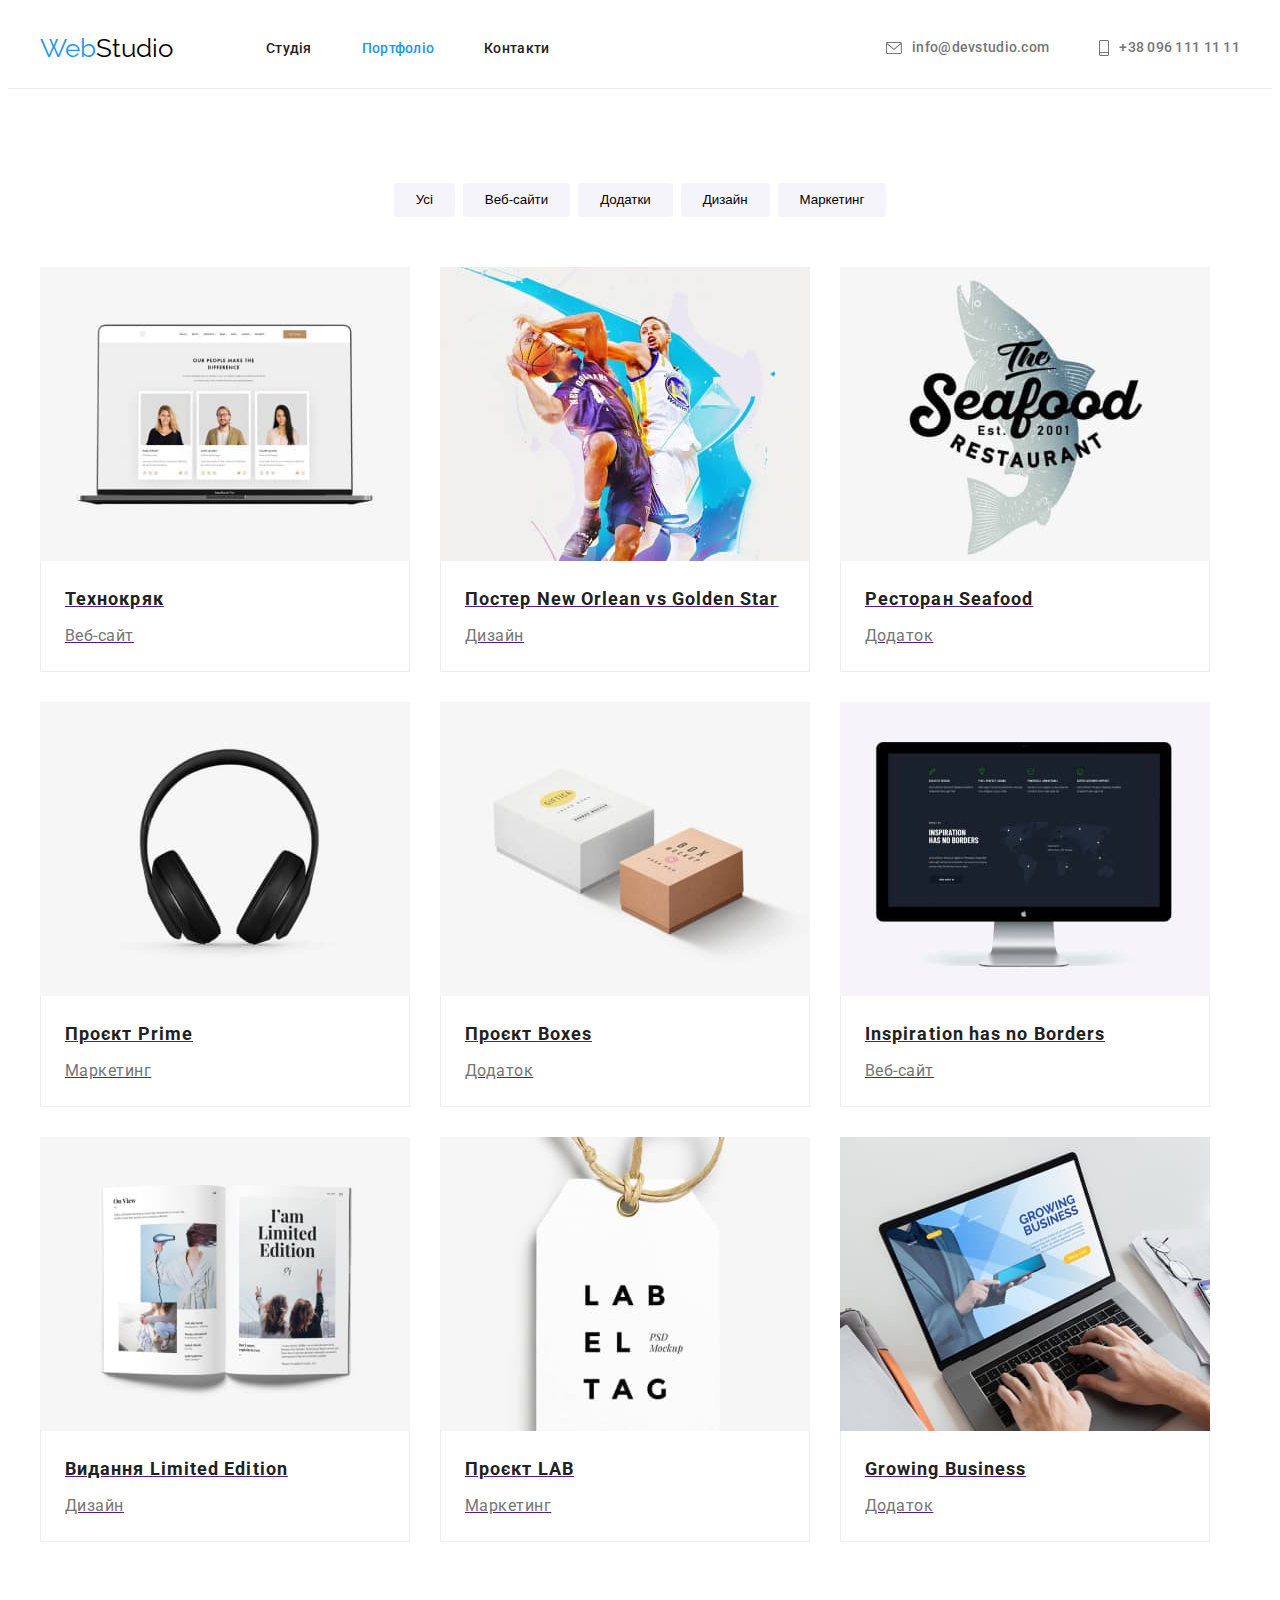
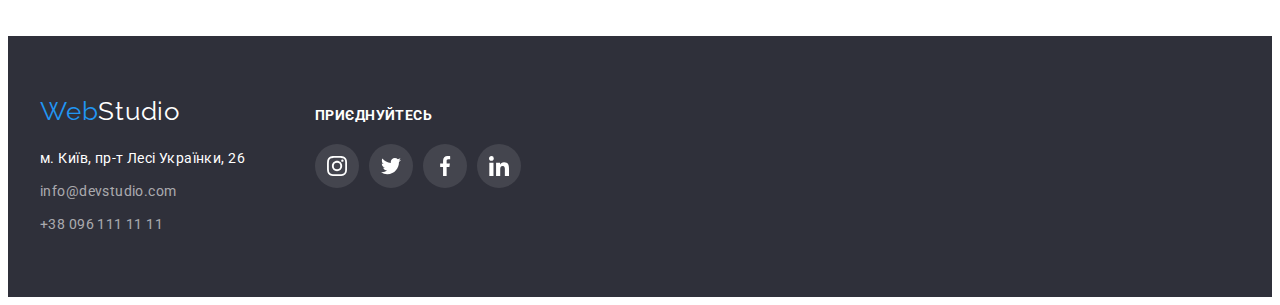
==== portfolio.html @ 50127967 "Clone rep" ====
<!DOCTYPE html>
<html lang="en">
  <head>
    <meta charset="UTF-8" />
    <meta http-equiv="X-UA-Compatible" content="IE=edge" />
    <meta name="viewport" content="width=device-width, initial-scale=1.0" />
    <title>WebStudio</title>
    <link rel="preconnect" href="https://fonts.googleapis.com" />
    <link rel="preconnect" href="https://fonts.gstatic.com" crossorigin />
    <link
      href="https://fonts.googleapis.com/css2?family=Raleway:wght@700&family=Roboto:wght@400;500;700;900&display=swap"
      rel="stylesheet"
    />
    <link
      rel="stylesheet"
      href="https://cdnjs.cloudflare.com/ajax/libs/modern-normalize/1.1.0/modern-normalize.min.css"
      integrity="sha512-wpPYUAdjBVSE4KJnH1VR1HeZfpl1ub8YT/NKx4PuQ5NmX2tKuGu6U/JRp5y+Y8XG2tV+wKQpNHVUX03MfMFn9Q=="
      crossorigin="anonymous"
      referrerpolicy="no-referrer"
    />
    <link rel="stylesheet" href="./css/styles.css" />
  </head>
  <!-- Шапка сайта -->
  <body class="site-body">
    <header class="header">
      <div class="container header-container">
        <nav class="header-nav">
          <a href="./index.html" class="header-logo link">
            <span class="logo-style">Web</span>Studio</a
          >
          <ul class="site-nav list">
            <li class="item">
              <a href="./index.html" class="nav-link link">Студія</a>
            </li>
            <li class="item">
              <a href="./portfolio.html" class="nav-link link current"
                >Портфоліо</a
              >
            </li>
            <li class="item"><a href="#" class="nav-link link">Контакти</a></li>
          </ul>
        </nav>
        <ul class="auth-nav list">
          <li class="item">
            <a href="mailto:info@devstudio.com" class="contacts-link link">
              <svg class="icon" width="16" height="12">
                <use href="./images/icons.svg#icon-envelope"></use>
              </svg>info@devstudio.com</a>
          </li>
          <li class="item">
            <a href="tel:+380961111111" class="contacts-link link">
              <svg class="icon" width="10" height="16">
                <use href="./images/icons.svg#icon-smartphone"></use>
              </svg>+38 096 111 11 11</a>
          </li>
        </ul>
      </div>
    </header>
    <!-- Проекты компании -->
    <main>
      <section class="projects-company">
        <div class="container">
          <h1 class="visually-hidden" hidden>Проекти компанії</h1>
          <ul class="projects-list list">
            <li><button type="button" class="btn-projects">Усі</button></li>
            <li>
              <button type="button" class="btn-projects">Веб-сайти</button>
            </li>
            <li><button type="button" class="btn-projects">Додатки</button></li>
            <li><button type="button" class="btn-projects">Дизайн</button></li>
            <li>
              <button type="button" class="btn-projects">Маркетинг</button>
            </li>
          </ul>
          <ul class="team-projects list">
            <li class="team-work">
              <a href="" class="list-work-link">
                <img
                  class="team-image"
                  src="./images/img-9.jpg"
                  alt="Технокряк"
                  height="294"
                  width="370"
                />
                <div class="team-container">
                  <h2 class="team-title">Технокряк</h2>
                  <p class="team-category">Веб-сайт</p>
                </div>
              </a>
            </li>
            <li class="team-work">
              <a href="" class="list-work-link">
                <img
                  class="team-image"
                  src="./images/img-10.jpg"
                  alt="Постер New Orlean vs Golden Star"
                  height="294"
                  width="370"
                />
                <div class="team-container">
                  <h2 class="team-title">Постер New Orlean vs Golden Star</h2>
                  <p class="team-category">Дизайн</p>
                </div>
              </a>
            </li>
            <li class="team-work">
              <a href="" class="list-work-link">
                <img
                  class="team-image"
                  src="./images/img-11.jpg"
                  alt="Ресторан Seafood"
                  height="294"
                  width="370"
                />
                <div class="team-container">
                  <h2 class="team-title">Ресторан Seafood</h2>
                  <p class="team-category">Додаток</p>
                </div>
              </a>
            </li>
            <li class="team-work">
              <a href="" class="list-work-link">
                <img
                  class="team-image"
                  src="./images/img-12.jpg"
                  alt="Проєкт Prime"
                  height="294"
                  width="370"
                />
                <div class="team-container">
                  <h2 class="team-title">Проєкт Prime</h2>
                  <p class="team-category">Маркетинг</p>
                </div>
              </a>
            </li>
            <li class="team-work">
              <a href="" class="list-work-link">
                <img
                  class="team-image"
                  src="./images/img-13.jpg"
                  alt="Проєкт Boxes"
                  height="294"
                  width="370"
                />
                <div class="team-container">
                  <h2 class="team-title">Проєкт Boxes</h2>
                  <p class="team-category">Додаток</p>
                </div>
              </a>
            </li>
            <li class="team-work">
              <a href="" class="list-work-link">
                <img
                  class="team-image"
                  src="./images/img-14.jpg"
                  alt="Inspiration has no Borders"
                  height="294"
                  width="370"
                />
                <div class="team-container">
                  <h2 class="team-title">Inspiration has no Borders</h2>
                  <p class="team-category">Веб-сайт</p>
                </div>
              </a>
            </li>
            <li class="team-work">
              <a href="" class="list-work-link">
                <img
                  class="team-image"
                  src="./images/img-15.jpg"
                  alt="Видання Limited Edition"
                  height="294"
                  width="370"
                />
                <div class="team-container">
                  <h2 class="team-title">Видання Limited Edition</h2>
                  <p class="team-category">Дизайн</p>
                </div>
              </a>
            </li>
            <li class="team-work">
              <a href="" class="list-work-link">
                <img
                  class="team-image"
                  src="./images/img-16.jpg"
                  alt="Проєкт LAB"
                  height="294"
                  width="370"
                />
                <div class="team-container">
                  <h2 class="team-title">Проєкт LAB</h2>
                  <p class="team-category">Маркетинг</p>
                </div>
              </a>
            </li>
            <li class="team-work">
              <a href="" class="list-work-link">
                <img
                  class="team-image"
                  src="./images/img-17.jpg"
                  alt="Growing Business"
                  height="294"
                  width="370"
                />
                <div class="team-container">
                  <h2 class="team-title">Growing Business</h2>
                  <p class="team-category">Додаток</p>
                </div>
              </a>
            </li>
          </ul>
        </div>
      </section>
    </main>
    <!-- Футер -->
    <footer class="basement">
      <div class="container container-basement">
        <div class="basement-logo-contact">
          <div class="logo-footer">
            <a href="./index.html" class="basement-logo link">
              <span class="logo-style">Web</span>Studio</a>
          </div>
          <address class="basement-link">
            <ul class="basement-list">
              <li class="adress-list list">
                <a href="https://www.google.com/maps/place/ул.+Леси+Украинки,+26,+Киев,+Украина,+02000/@50.5190802,30.4363249,17z/data=!3m1!4b1!4m5!3m4!1s0x40d4d29b9e369069:0xff64663a5fd75cd5!8m2!3d50.5190802!4d30.4385136"
                  class="google-link link">м. Київ, пр-т Лесі Українки, 26</a>
              </li>
              <li class="adress-list list">
                <a href="mailto:info@devstudio.com" class="basement-contacts link">info@devstudio.com</a>
              </li>
              <li class="adress-list list">
                <a href="tel:+380961111111" class="basement-contacts link">+38 096 111 11 11</a>
              </li>
            </ul>
          </address>
        </div>
        <div class="join-footer">
          <p class="join-title">ПРИЄДНУЙТЕСЬ</p>
          <ul class="join-icons list">
            <li class="join-icons-item"><a href="" class="join-icons-link link">
                <svg class="join-icons-icon" width="20" height="20">
                  <use href="./images/icons.svg#icon-instagram"></use>
                </svg>
              </a>
            </li>
            <li class="join-icons-item"><a href="" class="join-icons-link link">
                <svg class="join-icons-icon" width="20" height="20">
                  <use href="./images/icons.svg#icon-twitter"></use>
                </svg>
              </a>
            </li>
            </li>
            <li class="join-icons-item"><a href="" class="join-icons-link link">
                <svg class="join-icons-icon" width="20" height="20">
                  <use href="./images/icons.svg#icon-facebook"></use>
                </svg>
              </a>
            </li>
            </li>
            <li class="join-icons-item"><a href="" class="join-icons-link link">
                <svg class="join-icons-icon" width="20" height="20">
                  <use href="./images/icons.svg#icon-linkedin"></use>
                </svg>
              </a>
            </li>
            </li>
          </ul>
        </div>
      </div>
    </footer>
  </body>
</html>
---- css/styles.css ----
:root {
  --primary-color: #212121;
  --secondary-color: #757575;
  --accent-color: #2196f3;
  --logo-color: #000000;
  --header-color: #ffffff;
  --background-color: #f5f4fa;
  --basement-color: #2f303a;
}

h1,
h2,
h3,
h4,
h5,
h6,
p {
  margin: 0;
}

ul {
  list-style: none;
  margin: 0;
  padding: 0;
}

button {
  cursor: pointer;
}

address {
  font-style: normal;
}

body {
  font-family: Roboto, sans-serif;
  font-size: 14px;
}

.list {
  list-style: none;
}

.link {
  text-decoration: none;
}

.visually-hidden {
  position: absolute;
  width: 1px;
  height: 1px;
  margin: -1px;
  border: 0;
  padding: 0;
  white-space: nowrap;
  clip-path: inset(100%);
  clip: rect(0 0 0 0);
  overflow: hidden;
}

.container {
  width: 1200px;
  padding-left: 15px;
  padding-right: 15px;
  margin-right: auto;
  margin-left: auto;
}

img {
  display: block;
  max-width: 100%;
  height: auto;
}

/* Шапка сайта */

.header-nav {
  display: flex;
  align-items: center;
  margin-right: auto;
}

.header-container {
  display: flex;
  align-items: center;
}

.header {
  background-color: var(--header-color);
}

.header-logo {
  font-family: "Raleway";
  font-size: 26px;
  line-height: 1.19;
  color: var(--logo-color);
  margin-right: 93px;
  padding-top: 24px;
  padding-bottom: 24px;
}

.logo-style {
  color: var(--accent-color);
}

.nav-link {
  font-weight: 500;
  font-size: 14px;
  line-height: 1.14;
  letter-spacing: 0.02em;
  color: var(--primary-color);
  padding-top: 32px;
  padding-bottom: 32px;
}

.site-nav .nav-link:hover,
.site-nav .nav-link:focus,
.site-nav .nav-link.current {
  color: var(--accent-color);
}

.contacts-link {
  font-weight: 500;
  font-size: 14px;
  line-height: 1.14;
  letter-spacing: 0.02em;
  color: var(--secondary-color);
  padding-top: 32px;
  padding-bottom: 32px;
  display: flex;
  align-items: center;
}

.site-nav {
  display: flex;
  gap: 50px;
}

.auth-nav {
  display: flex;
  gap: 50px;
}

.auth-nav .contacts-link:hover,
.auth-nav .contacts-link:focus {
  color: var(--accent-color);
}

.icon {
  margin-right: 10px;
  fill: currentColor;
}



/* Герой */

.hero {
  background-image: linear-gradient(
      rgba(47, 48, 58, 0.4),
      rgba(47, 48, 58, 0.4)
    ),
    url(../images/Img.jpg);
  padding: 200px 0;
  max-width: 1600px;
  height: 600px;
  text-align: center;
  background-repeat: no-repeat;
  background-size: cover;
  margin: 0 auto;
}

.hero-title {
  font-weight: 900;
  font-size: 44px;
  line-height: 1.36;
  letter-spacing: 0.06em;
  text-transform: uppercase;
  color: #ffffff;
  margin-top: 0;
  margin-bottom: 30px;
  margin-left: auto;
  margin-right: auto;
  text-align: center;
}

.hero-btn {
  display: block;
  background: var(--accent-color);
  box-shadow: 0px 4px 4px rgba(0, 0, 0, 0.15);
  border-radius: 4px;
  font-family: inherit;
  font-size: 16px;
  line-height: 1.88;
  align-items: center;
  letter-spacing: 0.06em;
  color: #ffffff;
  margin: 0 auto;
  padding: 10px 32px;
  border: none;
}

.hero-btn:active {
  background-color: #188CE8;
}

/* Преимущества */

.advantages-list {
  display: flex;
  gap: 30px;
}

.advantages-title {
  font-size: 14px;
  line-height: 1.14;
  letter-spacing: 0.03em;
  text-transform: uppercase;
  color: var(--primary-color);
  margin-bottom: 20px;
  width: 270px;
}

.advantages-text {
  line-height: 1.71;
  letter-spacing: 0.03em;
  color: var(--secondary-color);
}

.advantages {
  padding-top: 94px;
  padding-bottom: 94px;
}

.advantages-bg {
  display: flex;
  align-items: center;
  justify-content: center;
  width: 270px;
  height: 120px;
  border-radius: 4px;
  background: #f5f4fa;
  margin-bottom: 30px;
}

/* Виды работ */

.works-list {
  display: flex;
  gap: 30px;
}

.works-title {
  font-size: 36px;
  line-height: 1.16;
  text-align: center;
  letter-spacing: 0.03em;
  color: var(--primary-color);
  margin-bottom: 50px;
}

.works {
  padding-bottom: 94px;
}

/* Команда */

.command {
  background-color: var(--background-color);
  padding-top: 94px;
  padding-bottom: 94px;
}

.command-title {
  font-size: 36px;
  line-height: 1.16;
  text-align: center;
  letter-spacing: 0.03em;
  color: var(--primary-color);
  margin-bottom: 50px;
}

.command-people {
  font-weight: 500;
  font-size: 16px;
  line-height: 1.18;
  text-align: center;
  letter-spacing: 0.03em;
  color: var(--primary-color);
  margin-top: 30px;
  margin-bottom: 10px;
}

.command-position {
  font-size: 16px;
  line-height: 1.18;
  text-align: center;
  letter-spacing: 0.03em;
  color: var(--secondary-color);
  margin-bottom: 16px;
}

.command-list {
  display: flex;
  gap: 30px;
}

.command-item {
  background-color: #ffffff;
  width: 270px;
  box-shadow: 0px 1px 3px rgba(0, 0, 0, 0.12), 0px 1px 1px rgba(0, 0, 0, 0.14),
    0px 2px 1px rgba(0, 0, 0, 0.2);
  border-radius: 0px 0px 4px 4px;
}

.command-icons {
  display: flex;
  justify-content: center;
  gap: 10px;
  margin-bottom: 30px;
}

.command-icons-item {
  width: 44px;
  height: 44px;
}

.command-icons-link {
  width: 100%;
  height: 100%;
  border-radius: 50%;
  display: flex;
  align-items: center;
  justify-content: center;
  background-color: #ffffff;
}

.command-icons-icon {
  fill: #afb1b8;
}

.command-icons-icon:hover {
  fill: #ffffff;
}

.command-icons-link:hover {
  background-color: var(--accent-color);
}

.command-icons-link:hover .command-icons-icon {
  fill: #ffffff;
}

/* Постоянные клиенты */

.regular {
  padding-top: 94px;
  padding-bottom: 94px;
}

.regular-title {
  font-size: 36px;
  line-height: 1.16;
  text-align: center;
  letter-spacing: 0.03em;
  color: var(--primary-color);
  margin-bottom: 50px;
}

.regular-list {
  display: flex;
  justify-content: center;
  gap: 30px;
}

.regular-item {
  width: 170px;
  height: 92px;
  border-radius: 4px;
  border: 1px solid #AFB1B8;
}

.regular-link {
  width: 100%;
  height: 100%;
  display: flex;
  align-items: center;
  justify-content: center;
}

.regular-icons-sprite {
  fill: #afb1b8;
}

.regular-link:hover {
  border-radius: 4px;
  border: 1px solid var(--accent-color);
}

.regular-icons-sprite:hover {
  fill: var(--accent-color);
}

.regular-link:hover .regular-icons-sprite {
  border-radius: 4px;
  fill: var(--accent-color);
}

/* Футер */

.logo-footer {
  margin-bottom: 20px;
}

.adress-list {
  margin-top: 9px;
}

.basement {
  background-color: var(--basement-color);
}

.basement-logo-contact {
  padding-top: 60px;
  padding-bottom: 60px;
  margin-right: 70px;
}

.basement-logo {
  font-family: "Raleway";
  font-size: 26px;
  line-height: 1.19;
  letter-spacing: 0.03em;
  color: #ffffff;
}

.logo-style {
  color: var(--accent-color);
}

.google-link {
  font-style: normal;
  line-height: 1.71;
  letter-spacing: 0.03em;
  color: #ffffff;
}

.basement-contacts {
  font-style: normal;
  line-height: 1.71;
  letter-spacing: 0.03em;
  color: rgba(255, 255, 255, 0.6);
}

.basement-contacts:hover,
.basement-contacts:focus {
  color: var(--accent-color);
}

.container-basement {
  display: flex;
}

.join-footer {
  padding-top: 72px;
  padding-bottom: 100px;
}

.join-title {
  font-weight: 700;
  font-size: 14px;
  line-height: 1.14;
  letter-spacing: 0.03em;
  color: #ffffff;
  margin-bottom: 20px;
}

.join-icons {
  display: flex;
  justify-content: center;
  gap: 10px;
}

.join-icons-item {
  width: 44px;
  height: 44px;
}

.join-icons-link {
  width: 100%;
  height: 100%;
  border-radius: 50%;
  display: flex;
  align-items: center;
  justify-content: center;
  background-color: rgba(255, 255, 255, 0.1)
}

.join-icons-icon {
  fill: #ffffff;
}

.join-icons-link:hover {
  background-color: var(--accent-color);
}

.join-icons-link:hover .command-icons-icon {
  fill: #ffffff;
}

/* ------Portfolio.html------ */

.projects-company {
  border-top: 1px solid #eeeeee;
  padding-top: 94px;
  padding-bottom: 94px;
}

.projects-list {
  font-weight: 500;
  font-size: 16px;
  line-height: 1.62;
  letter-spacing: 0.03em;
  justify-content: center;
  color: var(--primary-color);
  display: flex;
  gap: 8px;
  margin-bottom: 50px;
}

.btn-projects {
  cursor: pointer;
  background-color: var(--background-color);
  padding: 6px 22px;
  border-radius: 4px;
  border: none;
  font-style: normal;
  font-weight: 500;
  line-height: 1.62;
}

.btn-projects:hover,
.btn-projects:focus {
  background-color: var(--accent-color);
  color: #ffffff;
  box-shadow: 0px 3px 1px rgba(0, 0, 0, 0.1), 0px 1px 2px rgba(0, 0, 0, 0.08),
    0px 2px 2px rgba(0, 0, 0, 0.12);
}

.team-title {
  font-size: 18px;
  line-height: 2;
  letter-spacing: 0.06em;
  color: var(--primary-color);
  margin-bottom: 4px;
}

.team-image {
  background-color: #ffffff;
}

.team-category {
  font-size: 16px;
  line-height: 1.88;
  letter-spacing: 0.03em;
  color: var(--secondary-color);
}

.team-projects {
  max-width: 1170px;
  display: flex;
  flex-wrap: wrap;
  gap: 30px;
}

.team-container {
  padding: 20px 24px;
  border-right: 1px solid #eeeeee;
  border-left: 1px solid #eeeeee;
  border-bottom: 1px solid #eeeeee;
}

.list-work-link {
  display: block;
}

.list-work-link:hover,
.list-work-link:focus {
  box-shadow: 0px 1px 1px rgba(0, 0, 0, 0.12), 0px 4px 4px rgba(0, 0, 0, 0.06),
    1px 4px 6px rgba(0, 0, 0, 0.16);
}
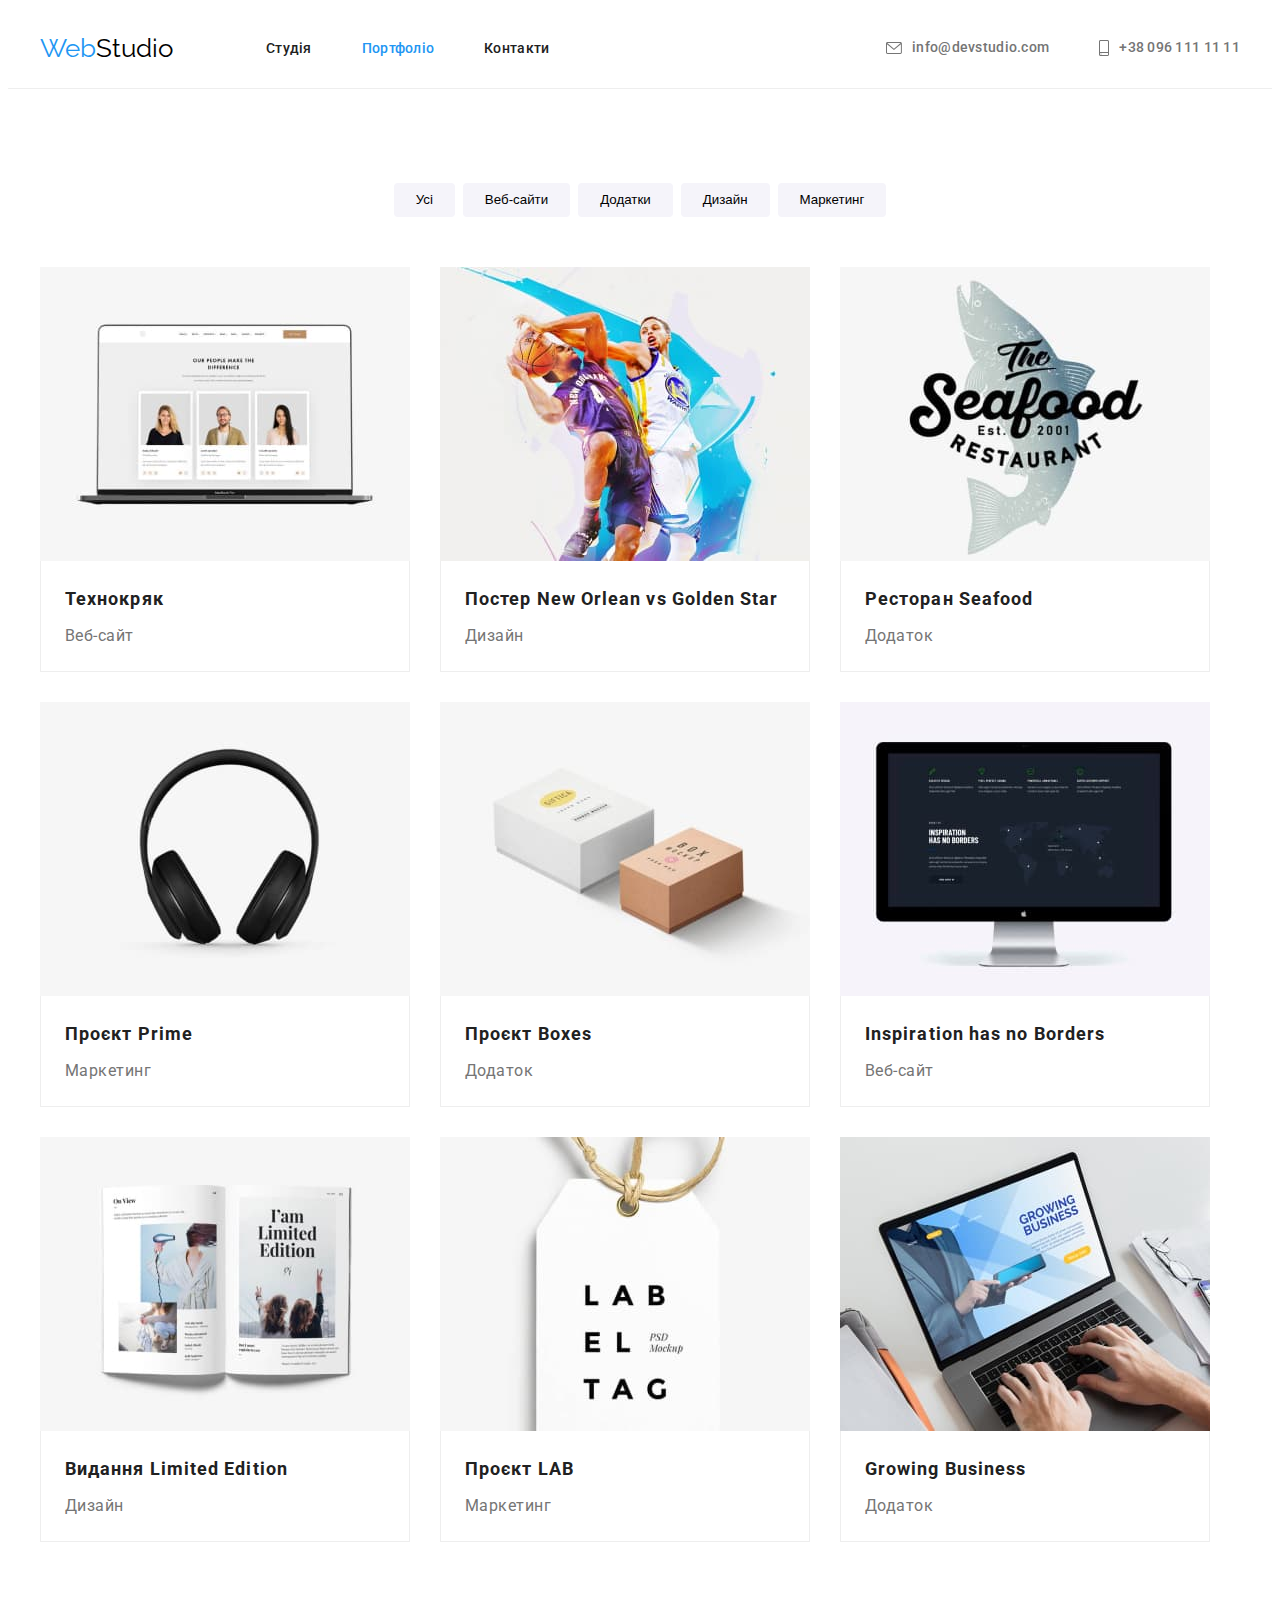
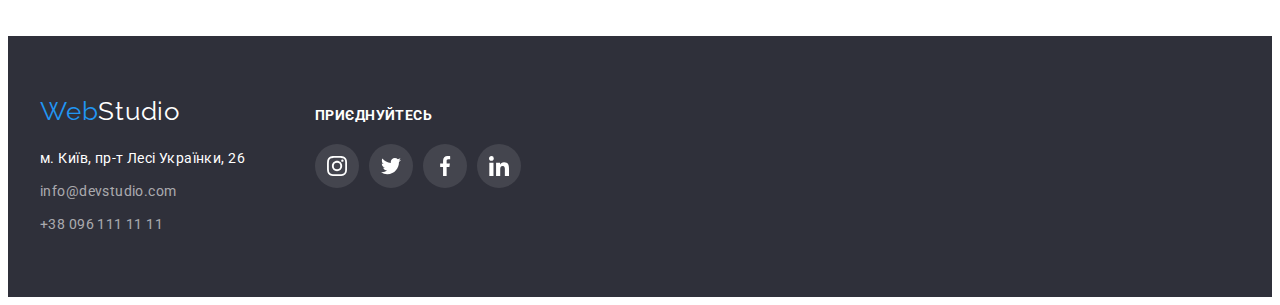
==== commit 332baef0: "Update blind" ====
--- a/portfolio.html
+++ b/portfolio.html
@@ -18,6 +18,8 @@
       crossorigin="anonymous"
       referrerpolicy="no-referrer"
     />
+    <link href="https://unpkg.com/aos@2.3.1/dist/aos.css" rel="stylesheet">
+    <link rel="stylesheet" href="https://cdnjs.cloudflare.com/ajax/libs/animate.css/4.1.1/animate.min.css" />
     <link rel="stylesheet" href="./css/styles.css" />
   </head>
   <!-- Шапка сайта -->
@@ -74,14 +76,17 @@
           </ul>
           <ul class="team-projects list">
             <li class="team-work">
-              <a href="" class="list-work-link">
-                <img
-                  class="team-image"
-                  src="./images/img-9.jpg"
-                  alt="Технокряк"
-                  height="294"
-                  width="370"
-                />
+              <a href="" class="list-work-link link">
+                <div class="team-top-wrap">
+                  <img
+                    class="team-image"
+                    src="./images/img-9.jpg"
+                    alt="Технокряк"
+                    height="294"
+                    width="370"
+                  />
+                  <p class="team-top-text">Ресурс пропонує комплексні пропозиції з різним рівнем функціоналу та сервісів. Все це дозволить відвідувачу отримати вичерпні відомості про компанію чи приватну особу.</p>
+                </div>
                 <div class="team-container">
                   <h2 class="team-title">Технокряк</h2>
                   <p class="team-category">Веб-сайт</p>
@@ -89,14 +94,17 @@
               </a>
             </li>
             <li class="team-work">
-              <a href="" class="list-work-link">
-                <img
-                  class="team-image"
-                  src="./images/img-10.jpg"
-                  alt="Постер New Orlean vs Golden Star"
-                  height="294"
-                  width="370"
-                />
+              <a href="" class="list-work-link link">
+                <div class="team-top-wrap">
+                  <img
+                    class="team-image"
+                    src="./images/img-10.jpg"
+                    alt="Постер New Orlean vs Golden Star"
+                    height="294"
+                    width="370"
+                  />
+                  <p class="team-top-text">Ресурс пропонує комплексні пропозиції з різним рівнем функціоналу та сервісів. Все це дозволить відвідувачу отримати вичерпні відомості про компанію чи приватну особу.</p>
+                </div>
                 <div class="team-container">
                   <h2 class="team-title">Постер New Orlean vs Golden Star</h2>
                   <p class="team-category">Дизайн</p>
@@ -104,14 +112,17 @@
               </a>
             </li>
             <li class="team-work">
-              <a href="" class="list-work-link">
-                <img
-                  class="team-image"
-                  src="./images/img-11.jpg"
-                  alt="Ресторан Seafood"
-                  height="294"
-                  width="370"
-                />
+              <a href="" class="list-work-link link">
+                <div class="team-top-wrap">
+                  <img
+                    class="team-image"
+                    src="./images/img-11.jpg"
+                    alt="Ресторан Seafood"
+                    height="294"
+                    width="370"
+                  />
+                  <p class="team-top-text">Ресурс пропонує комплексні пропозиції з різним рівнем функціоналу та сервісів. Все це дозволить відвідувачу отримати вичерпні відомості про компанію чи приватну особу.</p>
+                </div>
                 <div class="team-container">
                   <h2 class="team-title">Ресторан Seafood</h2>
                   <p class="team-category">Додаток</p>
@@ -119,14 +130,17 @@
               </a>
             </li>
             <li class="team-work">
-              <a href="" class="list-work-link">
-                <img
-                  class="team-image"
-                  src="./images/img-12.jpg"
-                  alt="Проєкт Prime"
-                  height="294"
-                  width="370"
-                />
+              <a href="" class="list-work-link link">
+                <div class="team-top-wrap">
+                  <img
+                    class="team-image"
+                    src="./images/img-12.jpg"
+                    alt="Проєкт Prime"
+                    height="294"
+                    width="370"
+                  />
+                  <p class="team-top-text">Ресурс пропонує комплексні пропозиції з різним рівнем функціоналу та сервісів. Все це дозволить відвідувачу отримати вичерпні відомості про компанію чи приватну особу.</p>
+                </div>
                 <div class="team-container">
                   <h2 class="team-title">Проєкт Prime</h2>
                   <p class="team-category">Маркетинг</p>
@@ -134,14 +148,17 @@
               </a>
             </li>
             <li class="team-work">
-              <a href="" class="list-work-link">
-                <img
-                  class="team-image"
-                  src="./images/img-13.jpg"
-                  alt="Проєкт Boxes"
-                  height="294"
-                  width="370"
-                />
+              <a href="" class="list-work-link link">
+                <div class="team-top-wrap">
+                  <img
+                    class="team-image"
+                    src="./images/img-13.jpg"
+                    alt="Проєкт Boxes"
+                    height="294"
+                    width="370"
+                  />
+                  <p class="team-top-text">Ресурс пропонує комплексні пропозиції з різним рівнем функціоналу та сервісів. Все це дозволить відвідувачу отримати вичерпні відомості про компанію чи приватну особу.</p>
+                </div>
                 <div class="team-container">
                   <h2 class="team-title">Проєкт Boxes</h2>
                   <p class="team-category">Додаток</p>
@@ -149,14 +166,17 @@
               </a>
             </li>
             <li class="team-work">
-              <a href="" class="list-work-link">
-                <img
-                  class="team-image"
-                  src="./images/img-14.jpg"
-                  alt="Inspiration has no Borders"
-                  height="294"
-                  width="370"
-                />
+              <a href="" class="list-work-link link">
+                <div class="team-top-wrap">
+                  <img
+                    class="team-image"
+                    src="./images/img-14.jpg"
+                    alt="Inspiration has no Borders"
+                    height="294"
+                    width="370"
+                  />
+                  <p class="team-top-text">Ресурс пропонує комплексні пропозиції з різним рівнем функціоналу та сервісів. Все це дозволить відвідувачу отримати вичерпні відомості про компанію чи приватну особу.</p>
+                </div>
                 <div class="team-container">
                   <h2 class="team-title">Inspiration has no Borders</h2>
                   <p class="team-category">Веб-сайт</p>
@@ -164,14 +184,17 @@
               </a>
             </li>
             <li class="team-work">
-              <a href="" class="list-work-link">
-                <img
-                  class="team-image"
-                  src="./images/img-15.jpg"
-                  alt="Видання Limited Edition"
-                  height="294"
-                  width="370"
-                />
+              <a href="" class="list-work-link link">
+                <div class="team-top-wrap">
+                  <img
+                    class="team-image"
+                    src="./images/img-15.jpg"
+                    alt="Видання Limited Edition"
+                    height="294"
+                    width="370"
+                  />
+                  <p class="team-top-text">Ресурс пропонує комплексні пропозиції з різним рівнем функціоналу та сервісів. Все це дозволить відвідувачу отримати вичерпні відомості про компанію чи приватну особу.</p>
+                </div>
                 <div class="team-container">
                   <h2 class="team-title">Видання Limited Edition</h2>
                   <p class="team-category">Дизайн</p>
@@ -179,14 +202,17 @@
               </a>
             </li>
             <li class="team-work">
-              <a href="" class="list-work-link">
-                <img
-                  class="team-image"
-                  src="./images/img-16.jpg"
-                  alt="Проєкт LAB"
-                  height="294"
-                  width="370"
-                />
+              <a href="" class="list-work-link link">
+                <div class="team-top-wrap">
+                  <img
+                    class="team-image"
+                    src="./images/img-16.jpg"
+                    alt="Проєкт LAB"
+                    height="294"
+                    width="370"
+                  />
+                  <p class="team-top-text">Ресурс пропонує комплексні пропозиції з різним рівнем функціоналу та сервісів. Все це дозволить відвідувачу отримати вичерпні відомості про компанію чи приватну особу.</p>
+                </div>
                 <div class="team-container">
                   <h2 class="team-title">Проєкт LAB</h2>
                   <p class="team-category">Маркетинг</p>
@@ -194,14 +220,17 @@
               </a>
             </li>
             <li class="team-work">
-              <a href="" class="list-work-link">
-                <img
-                  class="team-image"
-                  src="./images/img-17.jpg"
-                  alt="Growing Business"
-                  height="294"
-                  width="370"
-                />
+              <a href="" class="list-work-link link">
+                <div class="team-top-wrap">
+                  <img
+                    class="team-image"
+                    src="./images/img-17.jpg"
+                    alt="Growing Business"
+                    height="294"
+                    width="370"
+                  />
+                  <p class="team-top-text">Ресурс пропонує комплексні пропозиції з різним рівнем функціоналу та сервісів. Все це дозволить відвідувачу отримати вичерпні відомості про компанію чи приватну особу.</p>
+                </div>
                 <div class="team-container">
                   <h2 class="team-title">Growing Business</h2>
                   <p class="team-category">Додаток</p>
@@ -269,5 +298,6 @@
         </div>
       </div>
     </footer>
+    <script src="https://unpkg.com/aos@2.3.1/dist/aos.js"></script>
   </body>
 </html>--- a/css/styles.css
+++ b/css/styles.css
@@ -111,6 +111,7 @@
   color: var(--primary-color);
   padding-top: 32px;
   padding-bottom: 32px;
+  transition: color 250ms cubic-bezier(0.4, 0, 0.2, 1);
 }
 
 .site-nav .nav-link:hover,
@@ -129,6 +130,8 @@
   padding-bottom: 32px;
   display: flex;
   align-items: center;
+  padding-bottom: 32px;
+  transition: color 250ms cubic-bezier(0.4, 0, 0.2, 1);
 }
 
 .site-nav {
@@ -333,10 +336,12 @@
   align-items: center;
   justify-content: center;
   background-color: #ffffff;
+  transition: background-color 250ms cubic-bezier(0.4, 0, 0.2, 1);
 }
 
 .command-icons-icon {
   fill: #afb1b8;
+  transition: fill 250ms cubic-bezier(0.4, 0, 0.2, 1);
 }
 
 .command-icons-icon:hover {
@@ -373,23 +378,22 @@
   gap: 30px;
 }
 
-.regular-item {
+.regular-link {
+  width: 100%;
+  height: 100%;
+  display: flex;
+  align-items: center;
+  justify-content: center;
   width: 170px;
   height: 92px;
   border-radius: 4px;
   border: 1px solid #AFB1B8;
-}
-
-.regular-link {
-  width: 100%;
-  height: 100%;
-  display: flex;
-  align-items: center;
-  justify-content: center;
+  transition: border, border-radius, 250ms cubic-bezier(0.4, 0, 0.2, 1);
 }
 
 .regular-icons-sprite {
   fill: #afb1b8;
+  transition: fill 250ms cubic-bezier(0.4, 0, 0.2, 1);
 }
 
 .regular-link:hover {
@@ -397,12 +401,7 @@
   border: 1px solid var(--accent-color);
 }
 
-.regular-icons-sprite:hover {
-  fill: var(--accent-color);
-}
-
 .regular-link:hover .regular-icons-sprite {
-  border-radius: 4px;
   fill: var(--accent-color);
 }
 
@@ -450,6 +449,7 @@
   line-height: 1.71;
   letter-spacing: 0.03em;
   color: rgba(255, 255, 255, 0.6);
+  transition: color 250ms cubic-bezier(0.4, 0, 0.2, 1);
 }
 
 .basement-contacts:hover,
@@ -493,7 +493,8 @@
   display: flex;
   align-items: center;
   justify-content: center;
-  background-color: rgba(255, 255, 255, 0.1)
+  background-color: rgba(255, 255, 255, 0.1);
+  transition: background-color 250ms cubic-bezier(0.4, 0, 0.2, 1);
 }
 
 .join-icons-icon {
@@ -537,6 +538,7 @@
   font-style: normal;
   font-weight: 500;
   line-height: 1.62;
+  transition: color, background-color, box-shadow, 250ms cubic-bezier(0.4, 0, 0.2, 1);
 }
 
 .btn-projects:hover,
@@ -582,6 +584,7 @@
 
 .list-work-link {
   display: block;
+  transition: box-shadow 250ms cubic-bezier(0.4, 0, 0.2, 1);
 }
 
 .list-work-link:hover,
@@ -589,3 +592,26 @@
   box-shadow: 0px 1px 1px rgba(0, 0, 0, 0.12), 0px 4px 4px rgba(0, 0, 0, 0.06),
     1px 4px 6px rgba(0, 0, 0, 0.16);
 }
+
+.team-work:hover .team-top-text {
+  transform: translateY(0);
+}
+
+.team-top-wrap {
+  position: relative;
+  overflow: hidden;
+}
+
+.team-top-text {
+  background: rgba(33, 150, 243, 0.9);
+  font-size: 18px;
+  line-height: 1.56;
+  letter-spacing: 0.03em;
+  color: #ffffff;
+  padding: 63px 24px;
+  position: absolute;
+  top: 0;
+  height: 100%;
+  transform: translateY(100%);
+  transition: transform 250ms cubic-bezier(0.4, 0, 0.2, 1);
+}
